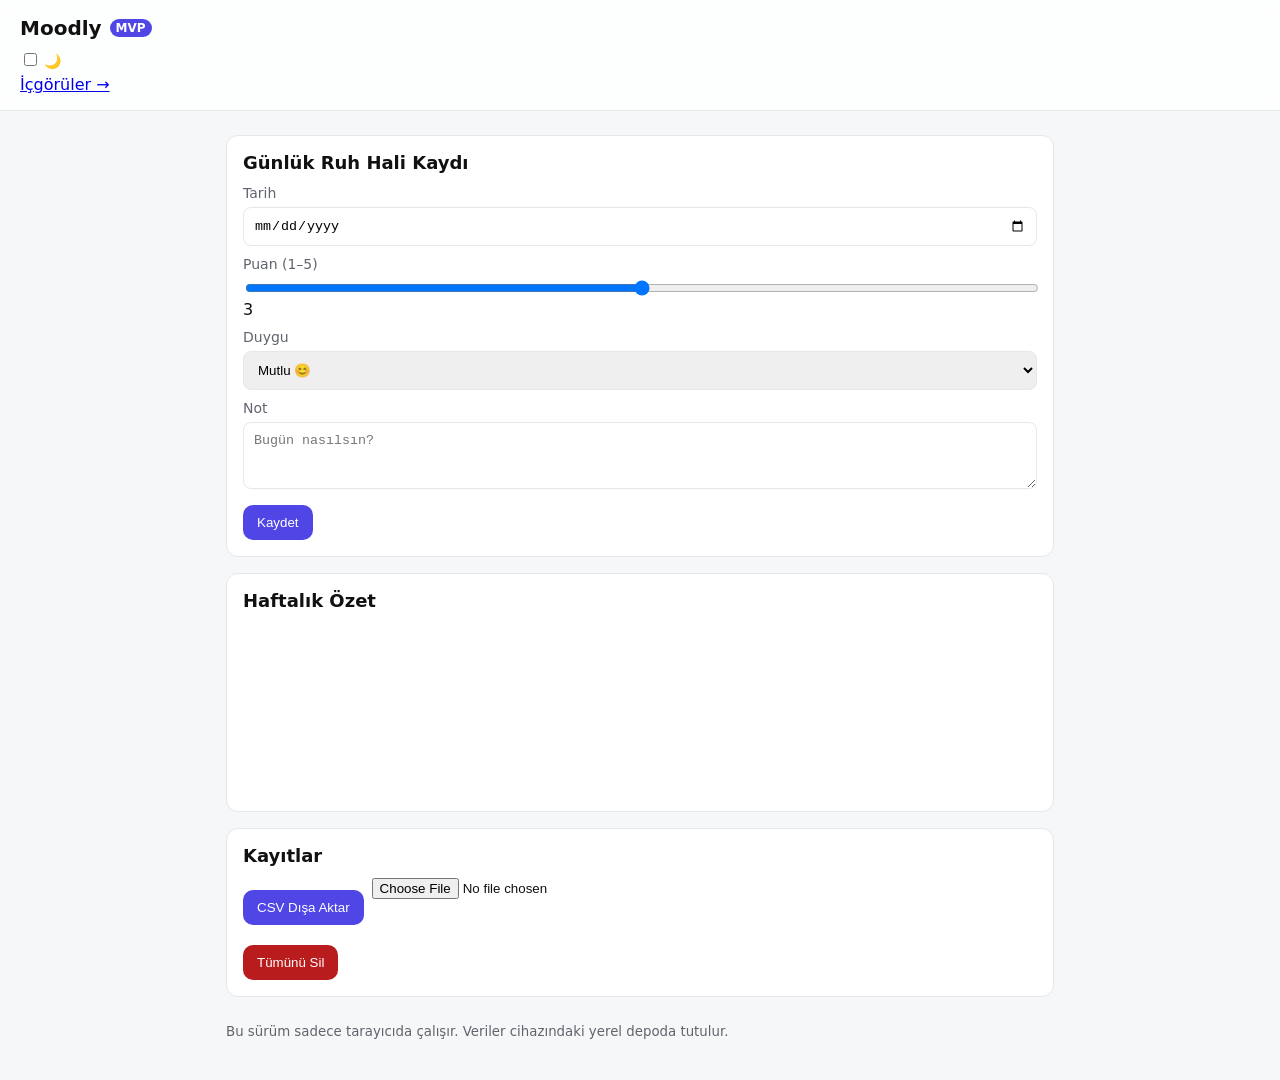
==== index.html @ eb81487a "Update index.html" ====
<!-- v2 -->
<!doctype html>
<html lang="tr">
<head>
  <meta charset="utf-8" />
  <meta name="viewport" content="width=device-width, initial-scale=1" />
  <title>Moodly — MVP</title>
  <link rel="stylesheet" href="style.css" />
  <!-- (İstersen grafik için insights sayfasında Chart.js kullanıyoruz) -->
</head>
<body>
  <!-- ÜST BAŞLIK -->
  <header>
    <!-- ONBOARDING -->
<div id="ob" class="card" style="display:none; border-left:6px solid var(--accent);">
  <h2>Hoş geldin 👋</h2>
  <p>Kayıtların tarayıcında saklanır. İstersen ayarlardan CSV ile yedekleyebilirsin.</p>
  <label style="display:flex;align-items:center;gap:8px;margin:8px 0;">
    <input type="checkbox" id="consentChk">
    <span>Verilerimin bu cihazda yerel olarak tutulmasına onay veriyorum.</span>
  </label>
  <button id="startBtn" type="button">Tamam, başla</button>
</div>

    <h1>Moodly <span class="badge">MVP</span></h1>

    <!-- Karanlık Mod Anahtarı (app.js bunu kullanıyor) -->
    <label class="theme-toggle" title="Karanlık Mod">
      <input type="checkbox" id="themeToggle" />
      <span>🌙</span>
    </label>

    <!-- İçgörüler sayfası linki (TEK ADET) -->
    <a href="insights.html" class="insights-link">İçgörüler →</a>
  </header>

  <main>
    <!-- GÜNLÜK KAYIT KARTI -->
    <section class="card">
      <h2>Günlük Ruh Hali Kaydı</h2>

      <!-- Günlük hatırlatma banner'ı (app.js showReminderIfNeeded bunu yönetiyor) -->
      <div id="reminder" class="reminder hidden">
        <div><strong>Bugün kayıt girmedin.</strong> Hadi 10 saniye ayıralım 😊</div>
        <div class="rem-actions">
          <button id="addNow" type="button">Hemen ekle</button>
          <button id="dismissRem" type="button" class="ghost">Kapat</button>
        </div>
      </div>

      <!-- FORM -->
      <form id="moodForm">
        <label for="date">Tarih</label>
        <input type="date" id="date" required />

        <label for="score">Puan (1–5)</label>
        <input type="range" id="score" min="1" max="5" value="3" oninput="scoreOut.textContent=value" />
        <output id="scoreOut">3</output>

        <label for="emotion">Duygu</label>
        <select id="emotion">
          <option>Mutlu 😊</option>
          <option>Sakin 😌</option>
          <option>Endişeli 😟</option>
          <option>Üzgün 😔</option>
          <option>Öfkeli 😠</option>
          <option>Yorgun 😴</option>
        </select>

        <label for="note">Not</label>
        <textarea id="note" rows="3" placeholder="Bugün nasılsın?"></textarea>

        <button type="submit">Kaydet</button>
      </form>
    </section>

    <!-- HAFTALIK ÖZET (ANA SAYFADAKİ KÜÇÜK GRAFİK) -->
    <section class="card">
      <h2>Haftalık Özet</h2>
      <canvas id="weeklyChart" height="160"></canvas>
      <div id="insights" class="insights"></div>
    </section>

    <!-- KAYIT LİSTESİ -->
    <section class="card">
      <h2>Kayıtlar</h2>

      <!-- Dışa/İçe Aktarma -->
      <div style="display:flex;gap:8px;flex-wrap:wrap;margin-bottom:8px">
        <button id="exportCsv" type="button">CSV Dışa Aktar</button>
        <input type="file" id="importCsv" accept=".csv" />
      </div>

      <div id="entries"></div>
      <button id="clearAll" class="danger">Tümünü Sil</button>
    </section>
  </main>

  <footer>
    <small>Bu sürüm sadece tarayıcıda çalışır. Veriler cihazındaki yerel depoda tutulur.</small>
  </footer>

  <!-- UYGULAMA JS -->
  <script src="app.js"></script>
</body>
</html>
---- style.css ----
*{box-sizing:border-box}
:root{
  --bg:#f6f7f9; --card:#fff; --ink:#111; --muted:#60646c;
  --accent:#4f46e5; --danger:#b91c1c; --ring:#e5e7eb;
}
body{font-family:system-ui,-apple-system,Segoe UI,Roboto,Ubuntu,'Helvetica Neue',sans-serif;margin:0;background:var(--bg);color:var(--ink)}
header{padding:16px 20px;background:#ffffffcc;backdrop-filter:saturate(1.2) blur(6px);border-bottom:1px solid var(--ring);position:sticky;top:0}
h1{margin:0;font-size:20px;display:flex;align-items:center;gap:8px}
.badge{font-size:12px;background:var(--accent);color:#fff;padding:2px 6px;border-radius:999px}
main{max-width:860px;margin:24px auto;padding:0 16px;display:grid;gap:16px}
.card{background:var(--card);border:1px solid var(--ring);border-radius:12px;padding:16px}
h2{margin:0 0 12px 0;font-size:18px}
label{display:block;margin-top:10px;margin-bottom:6px;color:var(--muted);font-size:14px}
input[type=date],select,textarea{width:100%;padding:10px;border:1px solid var(--ring);border-radius:8px}
input[type=range]{width:100%}
button{margin-top:12px;padding:10px 14px;border:0;border-radius:10px;background:var(--accent);color:#fff;cursor:pointer}
button.danger{background:var(--danger)}
#entries{display:grid;gap:10px}
.entry{border:1px solid var(--ring);border-radius:10px;padding:10px;display:grid;gap:6px}
.entry .meta{font-size:12px;color:var(--muted)}
.insights{margin-top:8px;font-size:14px;color:var(--muted)}
footer{max-width:860px;margin:16px auto;padding:0 16px 24px;color:var(--muted)}
/* Hatırlatma kartı */
.reminder{
  display:flex; align-items:center; justify-content:space-between; gap:12px;
  background:#f1f0ff; border:1px solid var(--ring); border-left:6px solid var(--accent);
  padding:12px; border-radius:10px; margin-bottom:12px;
}
.rem-actions{ display:flex; gap:8px; }
.reminder button{ background:var(--accent); color:#fff; padding:6px 10px; border-radius:8px; }
.reminder button.ghost{ background:transparent; color:var(--ink); border:1px solid var(--ring); }
.hidden{ display:none; }
:root.dark{
  --bg:#111;
  --card:#1a1a1a;
  --ink:#eee;
  --muted:#bbb;
  --accent:#8b93f9;
  --danger:#ef4444;
  --ring:#2a2a2a;
}
body.dark{
  background:var(--bg);
  h2{font-size:1.2rem;font-weight:600;color:var(--accent);}

  color:var(--ink);
}
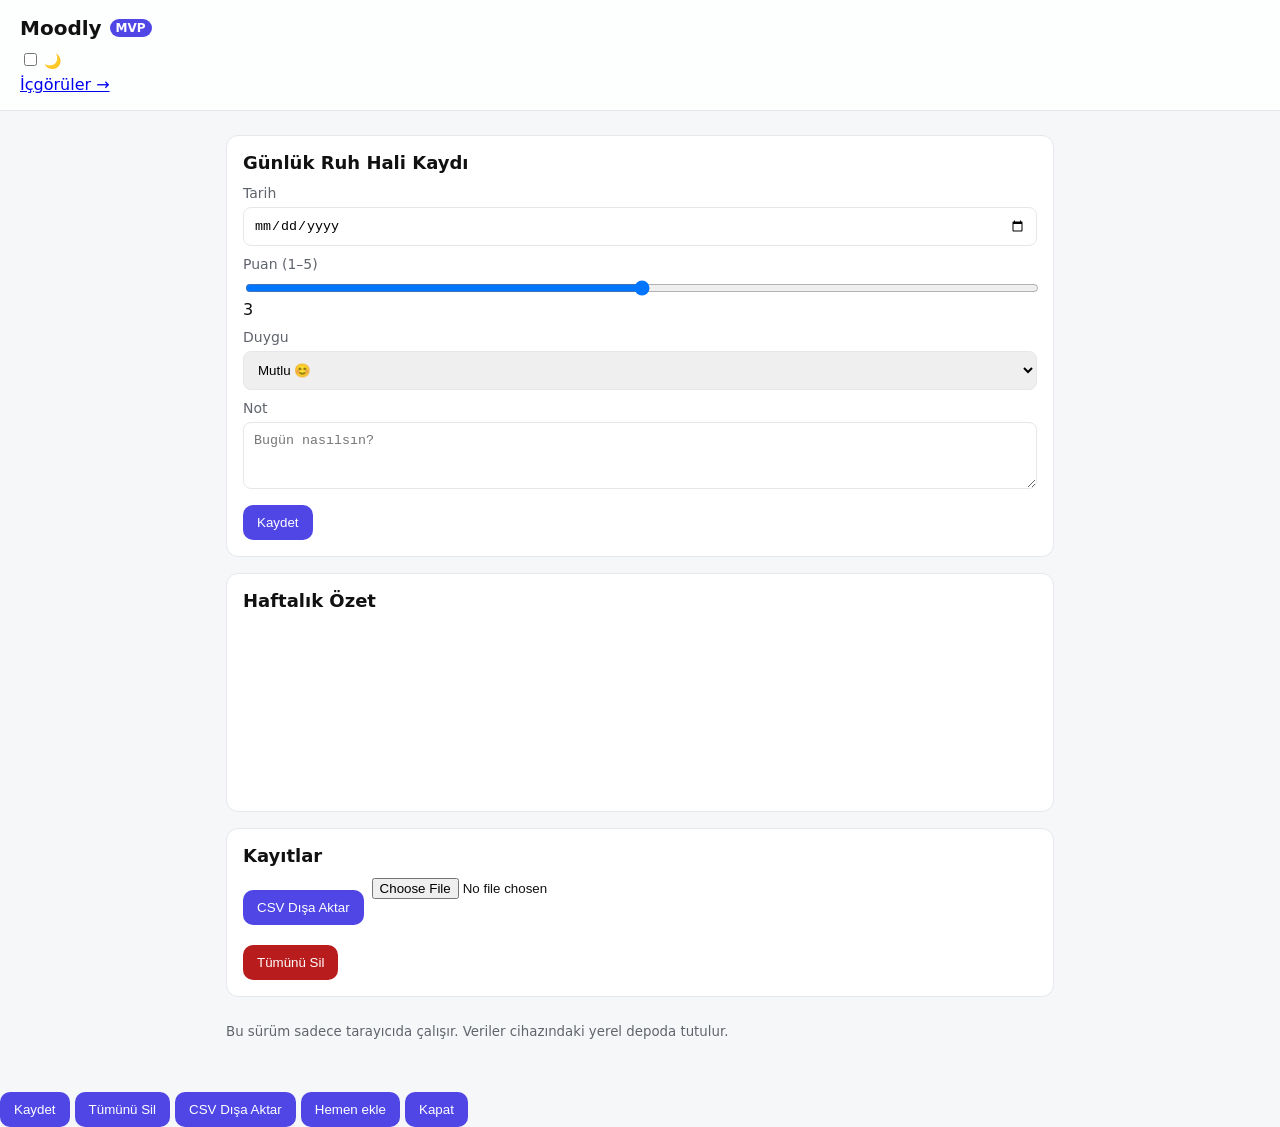
==== commit 74610190: "Update index.html" ====
--- a/index.html
+++ b/index.html
@@ -1,7 +1,7 @@
 <!-- v2 -->
 <!doctype html>
 <html lang="tr">
-<head>
+<head><link href="https://fonts.googleapis.com/css2?family=Inter:wght@400;600;800&display=swap" rel="stylesheet">
   <meta charset="utf-8" />
   <meta name="viewport" content="width=device-width, initial-scale=1" />
   <title>Moodly — MVP</title>
@@ -104,3 +104,9 @@
   <script src="app.js"></script>
 </body>
 </html>
+<button type="submit" class="btn">Kaydet</button>
+<button id="clearAll" class="btn btn-danger">Tümünü Sil</button>
+<button id="exportCsv" class="btn" type="button">CSV Dışa Aktar</button>
+<button id="addNow" type="button" class="btn">Hemen ekle</button>
+<button id="dismissRem" type="button" class="btn btn-ghost">Kapat</button>
+
--- a/style.css
+++ b/style.css
@@ -1,4 +1,4 @@
-*{box-sizing:border-box}
+*{box-sizing:border-box}body{ font-family: Inter, system-ui, -apple-system, "Segoe UI", Roboto, Arial, sans-serif; }
 :root{
   --bg:#f6f7f9; --card:#fff; --ink:#111; --muted:#60646c;
   --accent:#4f46e5; --danger:#b91c1c; --ring:#e5e7eb;
@@ -42,6 +42,87 @@
 body.dark{
   background:var(--bg);
   h2{font-size:1.2rem;font-weight:600;color:var(--accent);}
+  /* —— Görsel Temel —— */
+:root{
+  --bg:#f7f8fb; --card:#fff; --ink:#111; --muted:#6b7280;
+  --accent:#4f46e5; --accent-2:#8b93f9; --danger:#ef4444; --ring:#e5e7eb;
+}
+
+body{ background:var(--bg); color:var(--ink); }
+
+/* Kartlar */
+.card{
+  border:1px solid var(--ring);
+  border-radius:16px;
+  padding:20px;
+  box-shadow: 0 4px 20px rgba(0,0,0,.04);
+}
+
+/* Başlıklar */
+h1{ font-weight:800; letter-spacing:.2px; }
+h2{ font-size:1.1rem; font-weight:700; color:var(--accent); margin:0 0 12px; }
+
+/* Inputlar */
+input[type=date], select, textarea{
+  width:100%; padding:12px 12px;
+  border:1px solid var(--ring);
+  border-radius:12px; background:#fff;
+  transition: box-shadow .2s, border-color .2s;
+}
+input[type=range]{ width:100%; }
+input[type=date]:focus, select:focus, textarea:focus{
+  outline:0; border-color:var(--accent);
+  box-shadow:0 0 0 4px rgba(79,70,229,.15);
+}
+
+/* Butonlar (sınıf bazlı) */
+.btn{
+  display:inline-flex; align-items:center; justify-content:center;
+  padding:10px 14px; border-radius:12px; border:1px solid transparent;
+  background:var(--accent); color:#fff; font-weight:600; cursor:pointer;
+  transition: transform .05s ease, filter .15s ease, background .2s;
+}
+.btn:hover{ filter:brightness(1.05); }
+.btn:active{ transform:translateY(1px); }
+
+.btn-ghost{
+  background:#fff; color:var(--ink); border-color:var(--ring);
+}
+.btn-danger{
+  background:var(--danger); color:#fff;
+}
+
+/* Liste görünümü */
+#entries{ display:grid; gap:12px; }
+.entry{ border:1px solid var(--ring); border-radius:12px; padding:12px; background:#fff; }
+.entry .meta{ font-size:12px; color:var(--muted); }
+.entry .note{ white-space: pre-wrap; }
+.entry .actions{ display:flex; gap:8px; margin-top:6px; }
+
+/* Header düzeni (logo + link + tema) */
+header{ position:sticky; top:0; z-index:5; background:#ffffffcc; backdrop-filter:saturate(1.1) blur(6px);
+  border-bottom:1px solid var(--ring); display:flex; align-items:center; gap:12px; padding:14px 16px; }
+.insights-link{ margin-left:auto; font-size:14px; }
+
+/* Karanlık mod iyileştirmeleri */
+:root.dark{
+  --bg:#0e1116; --card:#0f141b; --ink:#e6e8ec; --muted:#9aa4b2;
+  --accent:#8b93f9; --ring:#202634; --danger:#f05252;
+}
+:root.dark .card{ box-shadow: none; }
+
+/* Küçük “toast” bildirimi */
+#toast{
+  position:fixed; left:50%; bottom:24px; transform:translateX(-50%);
+  background:#111; color:#fff; padding:10px 14px; border-radius:12px;
+  font-size:14px; opacity:0; pointer-events:none; transition:opacity .25s, transform .25s;
+}
+#toast.show{ opacity:1; transform:translateX(-50%) translateY(-4px); }
+
+/* Küçük düzenler */
+label{ display:block; margin:12px 0 6px; color:var(--muted); font-weight:600; }
+output{ display:inline-block; margin-left:8px; color:var(--muted); }
+
 
   color:var(--ink);
 }
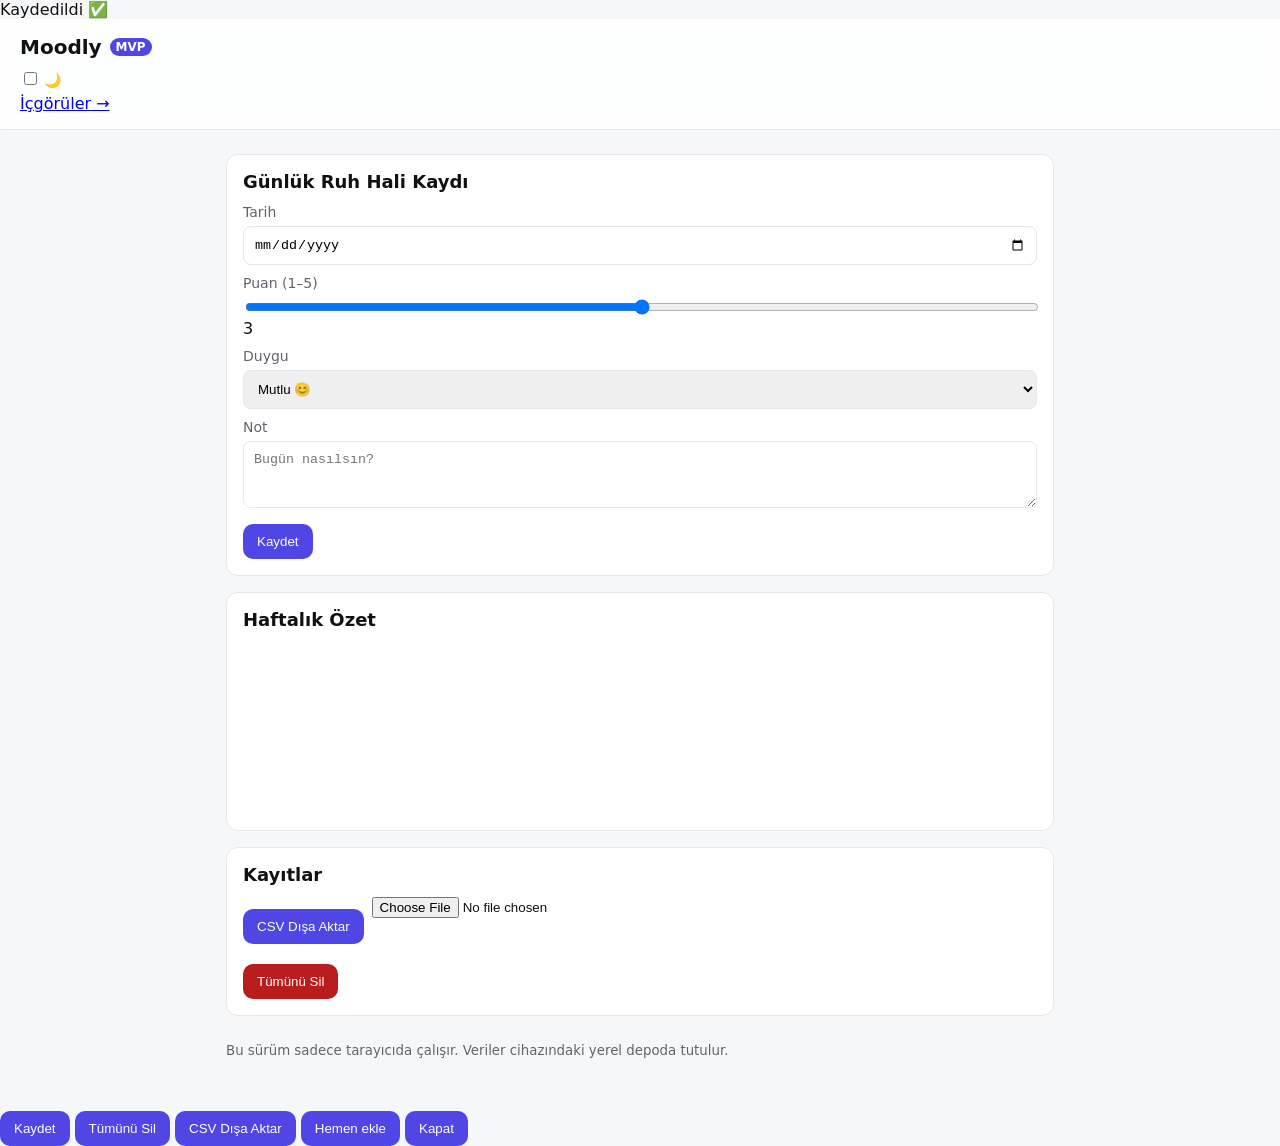
==== commit 48b2ffa9: "Update index.html" ====
--- a/index.html
+++ b/index.html
@@ -8,6 +8,7 @@
   <link rel="stylesheet" href="style.css" />
   <!-- (İstersen grafik için insights sayfasında Chart.js kullanıyoruz) -->
 </head>
+  <div id="toast" role="status" aria-live="polite">Kaydedildi ✅</div>
 <body>
   <!-- ÜST BAŞLIK -->
   <header>
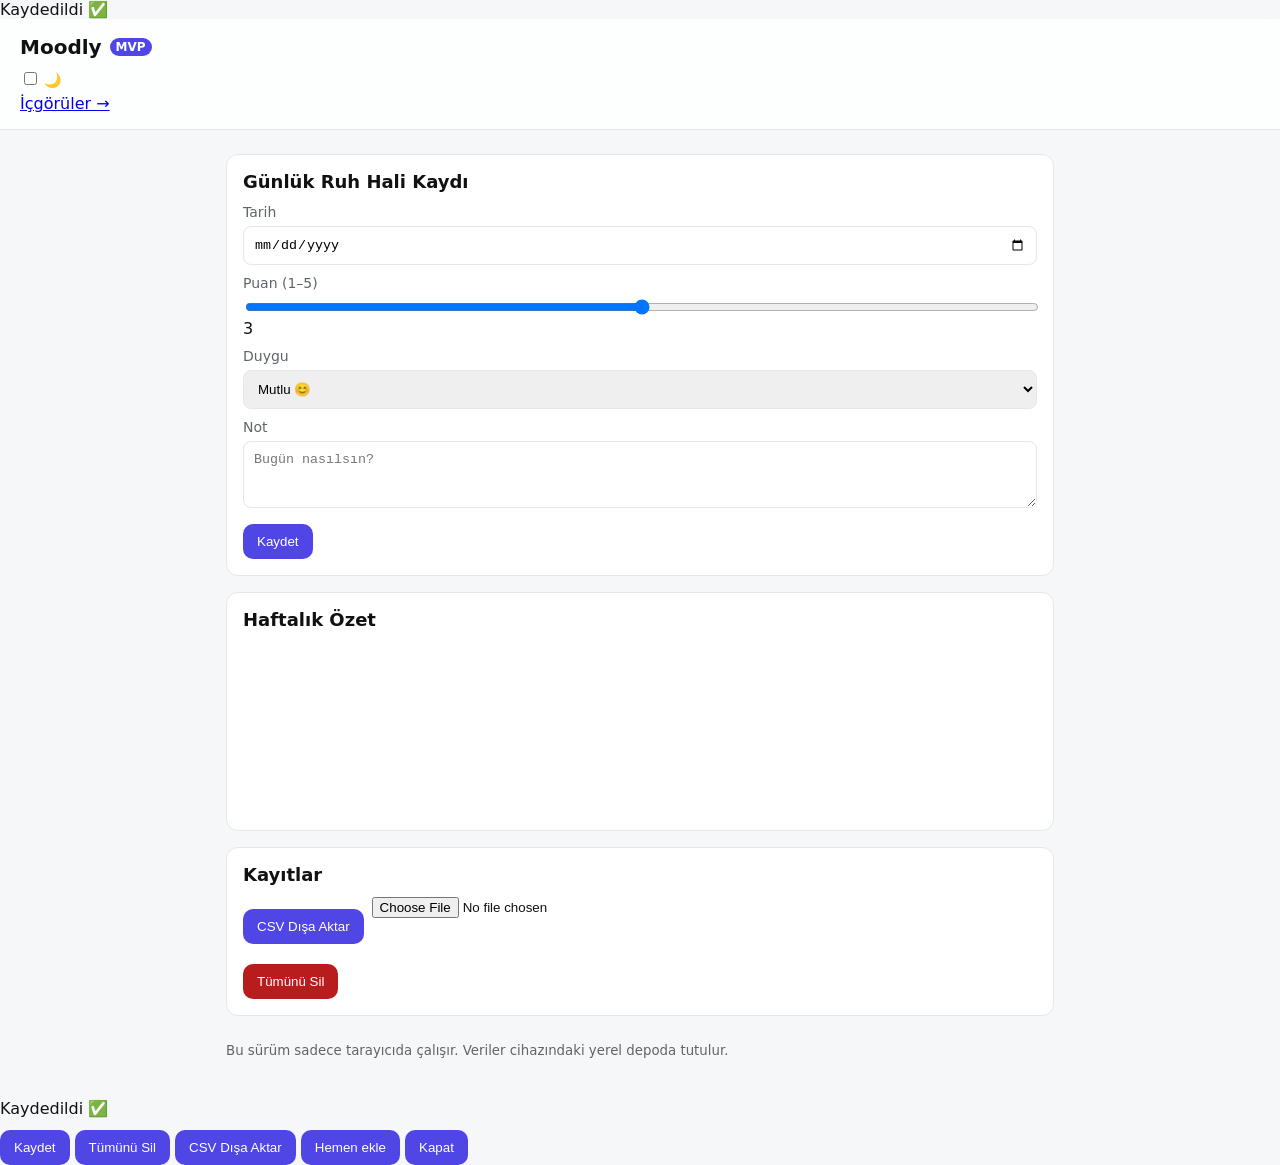
==== commit 3b1cad5a: "Update index.html" ====
--- a/index.html
+++ b/index.html
@@ -100,6 +100,7 @@
   <footer>
     <small>Bu sürüm sadece tarayıcıda çalışır. Veriler cihazındaki yerel depoda tutulur.</small>
   </footer>
+  <div id="toast" role="status" aria-live="polite">Kaydedildi ✅</div>
 
   <!-- UYGULAMA JS -->
   <script src="app.js"></script>
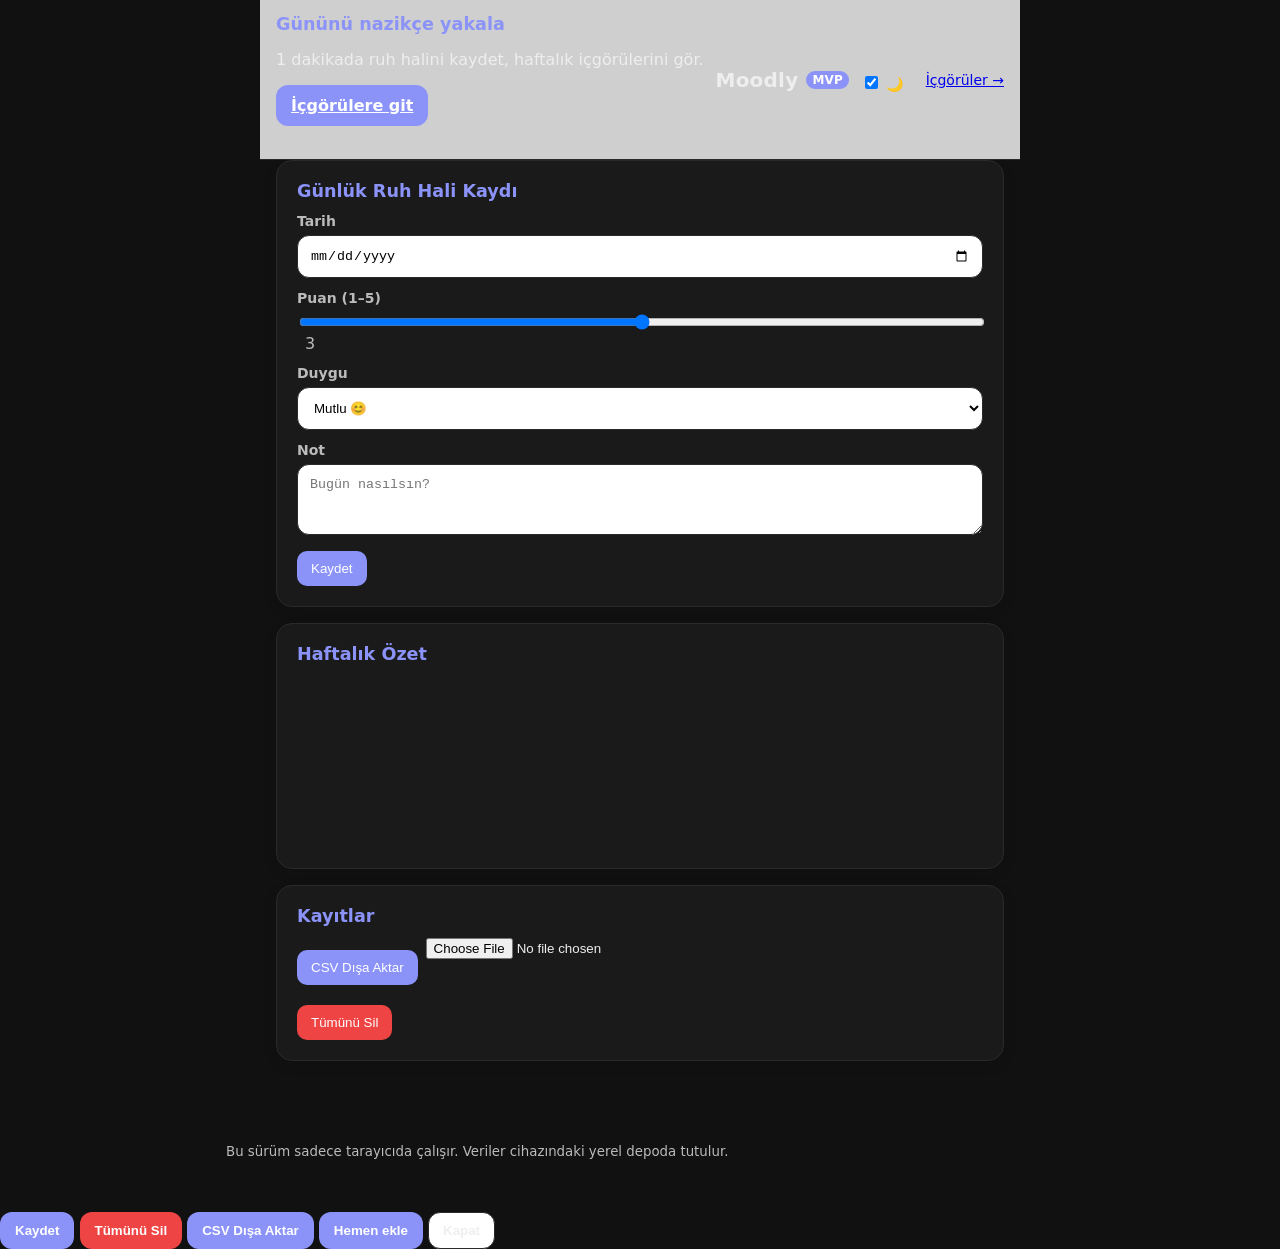
==== commit 1e465e2d: "Update index.html" ====
--- a/index.html
+++ b/index.html
@@ -12,6 +12,16 @@
 <body>
   <!-- ÜST BAŞLIK -->
   <header>
+    <!-- HERO -->
+<section class="hero">
+  <div class="hero-copy">
+    <h2>Gününü nazikçe yakala</h2>
+    <p>1 dakikada ruh halini kaydet, haftalık içgörülerini gör.</p>
+    <a href="insights.html" class="btn">İçgörülere git</a>
+  </div>
+  <img src="<logo-koi.svg>" alt="" class="hero-koi" />
+</section>
+
     <!-- ONBOARDING -->
 <div id="ob" class="card" style="display:none; border-left:6px solid var(--accent);">
   <h2>Hoş geldin 👋</h2>
--- a/style.css
+++ b/style.css
@@ -20,6 +20,21 @@
 .entry .meta{font-size:12px;color:var(--muted)}
 .insights{margin-top:8px;font-size:14px;color:var(--muted)}
 footer{max-width:860px;margin:16px auto;padding:0 16px 24px;color:var(--muted)}
+header{
+  position:sticky;
+  top:0;
+  z-index:5;
+  background:#ffffffcc;
+  backdrop-filter:saturate(1.1) blur(6px);
+  border-bottom:1px solid var(--ring);
+  display:flex;
+  align-items:center;
+  gap:12px;
+  padding:14px 16px;
+  max-width:760px;
+  margin:0 auto;
+}
+
 /* Hatırlatma kartı */
 .reminder{
   display:flex; align-items:center; justify-content:space-between; gap:12px;
@@ -122,6 +137,12 @@
 /* Küçük düzenler */
 label{ display:block; margin:12px 0 6px; color:var(--muted); font-weight:600; }
 output{ display:inline-block; margin-left:8px; color:var(--muted); }
+  main{
+  max-width:760px;
+  margin:0 auto;
+  padding:0 16px 64px;
+}
+
 
 
   color:var(--ink);
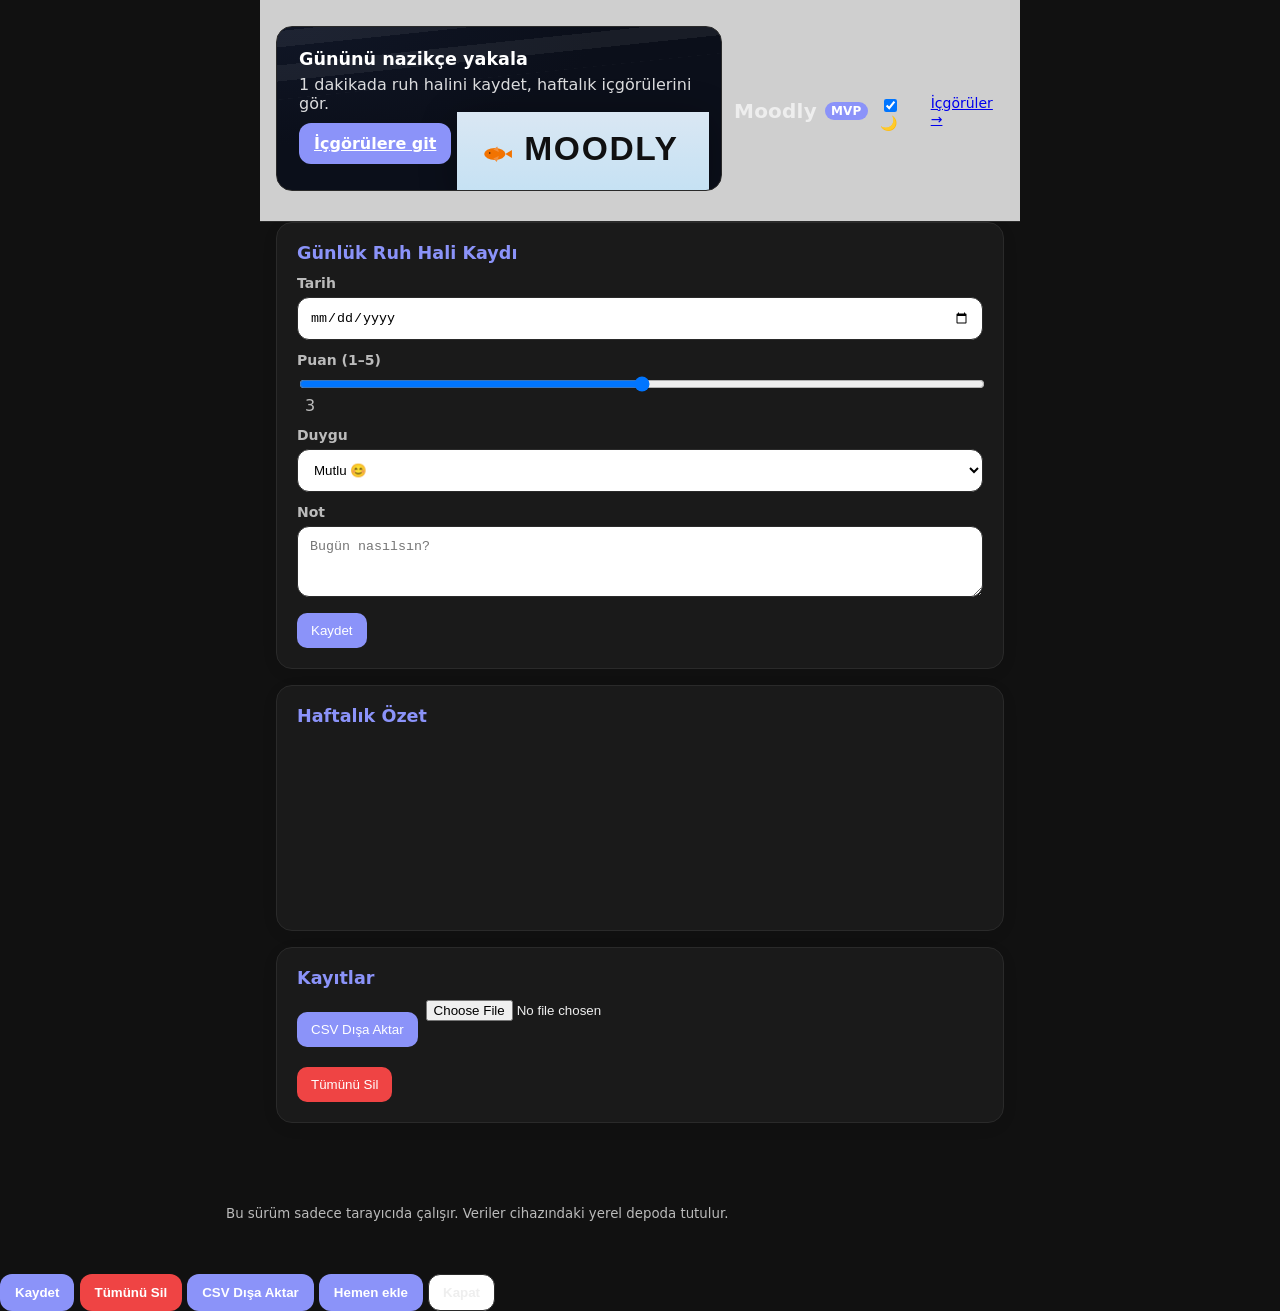
==== commit 48e28057: "Update index.html" ====
--- a/index.html
+++ b/index.html
@@ -19,7 +19,7 @@
     <p>1 dakikada ruh halini kaydet, haftalık içgörülerini gör.</p>
     <a href="insights.html" class="btn">İçgörülere git</a>
   </div>
-  <img src="<logo-koi.svg>" alt="" class="hero-koi" />
+  <img src="logo-koi.svg" alt="" class="hero-koi" />
 </section>
 
     <!-- ONBOARDING -->
--- a/style.css
+++ b/style.css
@@ -142,9 +142,35 @@
   margin:0 auto;
   padding:0 16px 64px;
 }
-
-
-
-  color:var(--ink);
+  /* ——— HERO ——— */
+.hero{
+  position:relative; overflow:hidden; border-radius:16px; margin:12px 0 16px;
+  padding:22px 22px 26px; border:1px solid var(--ring);
+  background: radial-gradient(120% 120% at 0% 0%, #101626 0%, #0b0f1a 60%);
 }
-
+:root:not(.dark) .hero{
+  background: radial-gradient(120% 120% at 0% 0%, #dff2ff 0%, #cfeeff 60%);
+}
+.hero::before{
+  content:""; position:absolute; inset:-40% -10% auto -10%; height:70%;
+  background: repeating-linear-gradient( 0deg,
+    transparent 0 18px, rgba(255,255,255,.06) 18px 34px );
+  transform: rotate(-6deg);
+}
+:root:not(.dark) .hero::before{
+  background: repeating-linear-gradient(0deg, transparent 0 18px, rgba(79,70,229,.08) 18px 34px);
+}
+.hero-copy{ position:relative; z-index:1; max-width:520px; }
+.hero h2{ color:#fff; margin:0 0 6px; }
+:root:not(.dark) .hero h2{ color:#111; }
+.hero p{ color:rgba(255,255,255,.85); margin:0 0 10px; }
+:root:not(.dark) .hero p{ color:#222; }
+.hero-koi{
+  position:absolute; right:12px; bottom:-6px; height:84px; width:auto; opacity:.95;
+  animation: koiFloat 4s ease-in-out infinite;
+  filter: drop-shadow(0 6px 20px rgba(0,0,0,.35));
+}
+@keyframes koiFloat{
+  0%,100%{ transform: translateY(0) rotate(-2deg); }
+  50%{ transform: translateY(-6px) rotate(2deg); }
+}
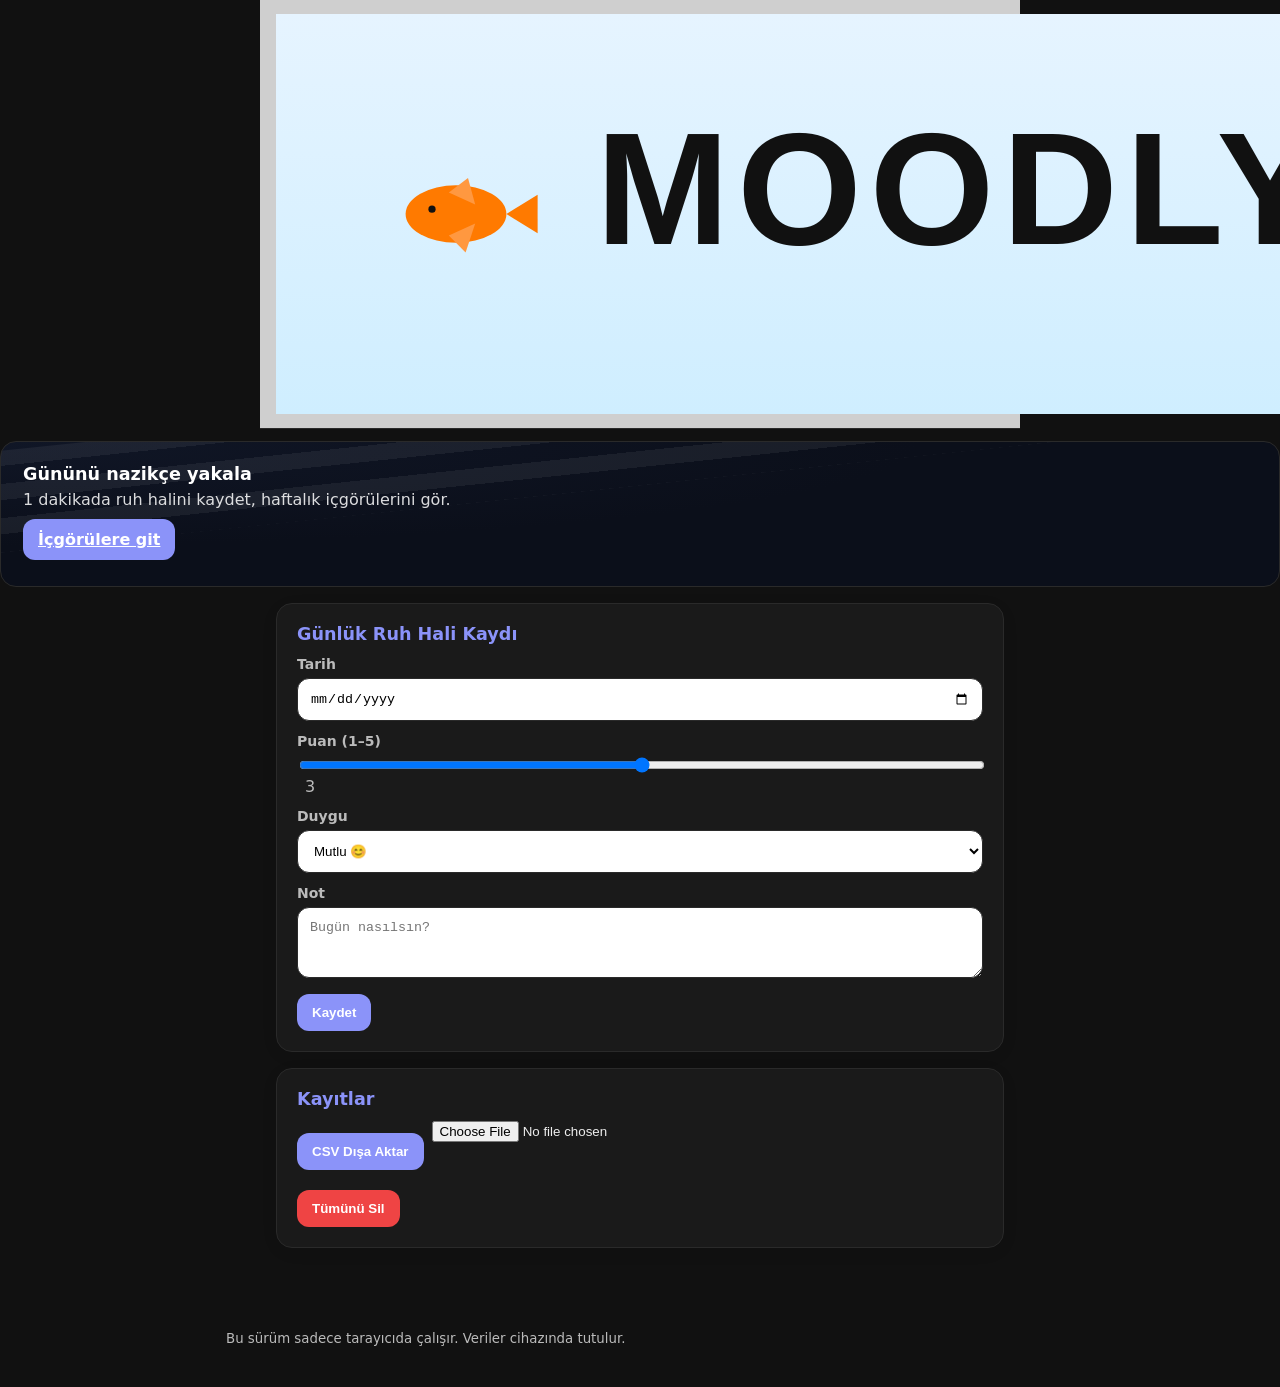
==== commit 2abd64da: "Update index.html" ====
--- a/index.html
+++ b/index.html
@@ -1,65 +1,54 @@
-<!-- v2 -->
 <!doctype html>
 <html lang="tr">
-<head><link href="https://fonts.googleapis.com/css2?family=Inter:wght@400;600;800&display=swap" rel="stylesheet">
+<head>
   <meta charset="utf-8" />
   <meta name="viewport" content="width=device-width, initial-scale=1" />
   <title>Moodly — MVP</title>
   <link rel="stylesheet" href="style.css" />
-  <!-- (İstersen grafik için insights sayfasında Chart.js kullanıyoruz) -->
+  <link href="https://fonts.googleapis.com/css2?family=Inter:wght@400;600;800&display=swap" rel="stylesheet">
+  <link rel="icon" href="logo-koi.svg" type="image/svg+xml" />
 </head>
-  <div id="toast" role="status" aria-live="polite">Kaydedildi ✅</div>
 <body>
   <!-- ÜST BAŞLIK -->
   <header>
-    <!-- HERO -->
-<section class="hero">
-  <div class="hero-copy">
-    <h2>Gününü nazikçe yakala</h2>
-    <p>1 dakikada ruh halini kaydet, haftalık içgörülerini gör.</p>
-    <a href="insights.html" class="btn">İçgörülere git</a>
-  </div>
-  <img src="logo-koi.svg" alt="" class="hero-koi" />
-</section>
+    <h1 class="brand">
+      <img src="logo-koi.svg" alt="Moodly" class="logo" />
+      <span class="badge">MVP</span>
+    </h1>
 
-    <!-- ONBOARDING -->
-<div id="ob" class="card" style="display:none; border-left:6px solid var(--accent);">
-  <h2>Hoş geldin 👋</h2>
-  <p>Kayıtların tarayıcında saklanır. İstersen ayarlardan CSV ile yedekleyebilirsin.</p>
-  <label style="display:flex;align-items:center;gap:8px;margin:8px 0;">
-    <input type="checkbox" id="consentChk">
-    <span>Verilerimin bu cihazda yerel olarak tutulmasına onay veriyorum.</span>
-  </label>
-  <button id="startBtn" type="button">Tamam, başla</button>
-</div>
-
-    <h1>Moodly <span class="badge">MVP</span></h1>
-
-    <!-- Karanlık Mod Anahtarı (app.js bunu kullanıyor) -->
+    <!-- Karanlık Mod -->
     <label class="theme-toggle" title="Karanlık Mod">
       <input type="checkbox" id="themeToggle" />
       <span>🌙</span>
     </label>
 
-    <!-- İçgörüler sayfası linki (TEK ADET) -->
+    <!-- İçgörüler linki -->
     <a href="insights.html" class="insights-link">İçgörüler →</a>
   </header>
 
+  <!-- HERO: arkaplan fotoğraflı -->
+  <section class="hero" style="--hero-bg: url('bg-hero.png')">
+    <div class="hero-copy">
+      <h2>Gününü nazikçe yakala</h2>
+      <p>1 dakikada ruh halini kaydet, haftalık içgörülerini gör.</p>
+      <a href="insights.html" class="btn">İçgörülere git</a>
+    </div>
+  </section>
+
   <main>
-    <!-- GÜNLÜK KAYIT KARTI -->
+    <!-- GÜNLÜK KAYIT -->
     <section class="card">
       <h2>Günlük Ruh Hali Kaydı</h2>
 
-      <!-- Günlük hatırlatma banner'ı (app.js showReminderIfNeeded bunu yönetiyor) -->
+      <!-- Hatırlatma banner'ı -->
       <div id="reminder" class="reminder hidden">
         <div><strong>Bugün kayıt girmedin.</strong> Hadi 10 saniye ayıralım 😊</div>
         <div class="rem-actions">
-          <button id="addNow" type="button">Hemen ekle</button>
-          <button id="dismissRem" type="button" class="ghost">Kapat</button>
+          <button id="addNow" type="button" class="btn">Hemen ekle</button>
+          <button id="dismissRem" type="button" class="btn btn-ghost">Kapat</button>
         </div>
       </div>
 
-      <!-- FORM -->
       <form id="moodForm">
         <label for="date">Tarih</label>
         <input type="date" id="date" required />
@@ -81,44 +70,34 @@
         <label for="note">Not</label>
         <textarea id="note" rows="3" placeholder="Bugün nasılsın?"></textarea>
 
-        <button type="submit">Kaydet</button>
+        <button type="submit" class="btn">Kaydet</button>
       </form>
     </section>
 
-    <!-- HAFTALIK ÖZET (ANA SAYFADAKİ KÜÇÜK GRAFİK) -->
-    <section class="card">
-      <h2>Haftalık Özet</h2>
-      <canvas id="weeklyChart" height="160"></canvas>
-      <div id="insights" class="insights"></div>
-    </section>
-
-    <!-- KAYIT LİSTESİ -->
+    <!-- KAYITLAR -->
     <section class="card">
       <h2>Kayıtlar</h2>
 
-      <!-- Dışa/İçe Aktarma -->
       <div style="display:flex;gap:8px;flex-wrap:wrap;margin-bottom:8px">
-        <button id="exportCsv" type="button">CSV Dışa Aktar</button>
+        <button id="exportCsv" class="btn" type="button">CSV Dışa Aktar</button>
         <input type="file" id="importCsv" accept=".csv" />
       </div>
 
       <div id="entries"></div>
-      <button id="clearAll" class="danger">Tümünü Sil</button>
+      <button id="clearAll" class="btn btn-danger">Tümünü Sil</button>
     </section>
   </main>
 
   <footer>
-    <small>Bu sürüm sadece tarayıcıda çalışır. Veriler cihazındaki yerel depoda tutulur.</small>
+    <small>
+      Bu sürüm sadece tarayıcıda çalışır. Veriler cihazında tutulur.
+    </small>
   </footer>
+
+  <!-- Toast -->
   <div id="toast" role="status" aria-live="polite">Kaydedildi ✅</div>
 
-  <!-- UYGULAMA JS -->
+  <!-- JS -->
   <script src="app.js"></script>
 </body>
 </html>
-<button type="submit" class="btn">Kaydet</button>
-<button id="clearAll" class="btn btn-danger">Tümünü Sil</button>
-<button id="exportCsv" class="btn" type="button">CSV Dışa Aktar</button>
-<button id="addNow" type="button" class="btn">Hemen ekle</button>
-<button id="dismissRem" type="button" class="btn btn-ghost">Kapat</button>
-
